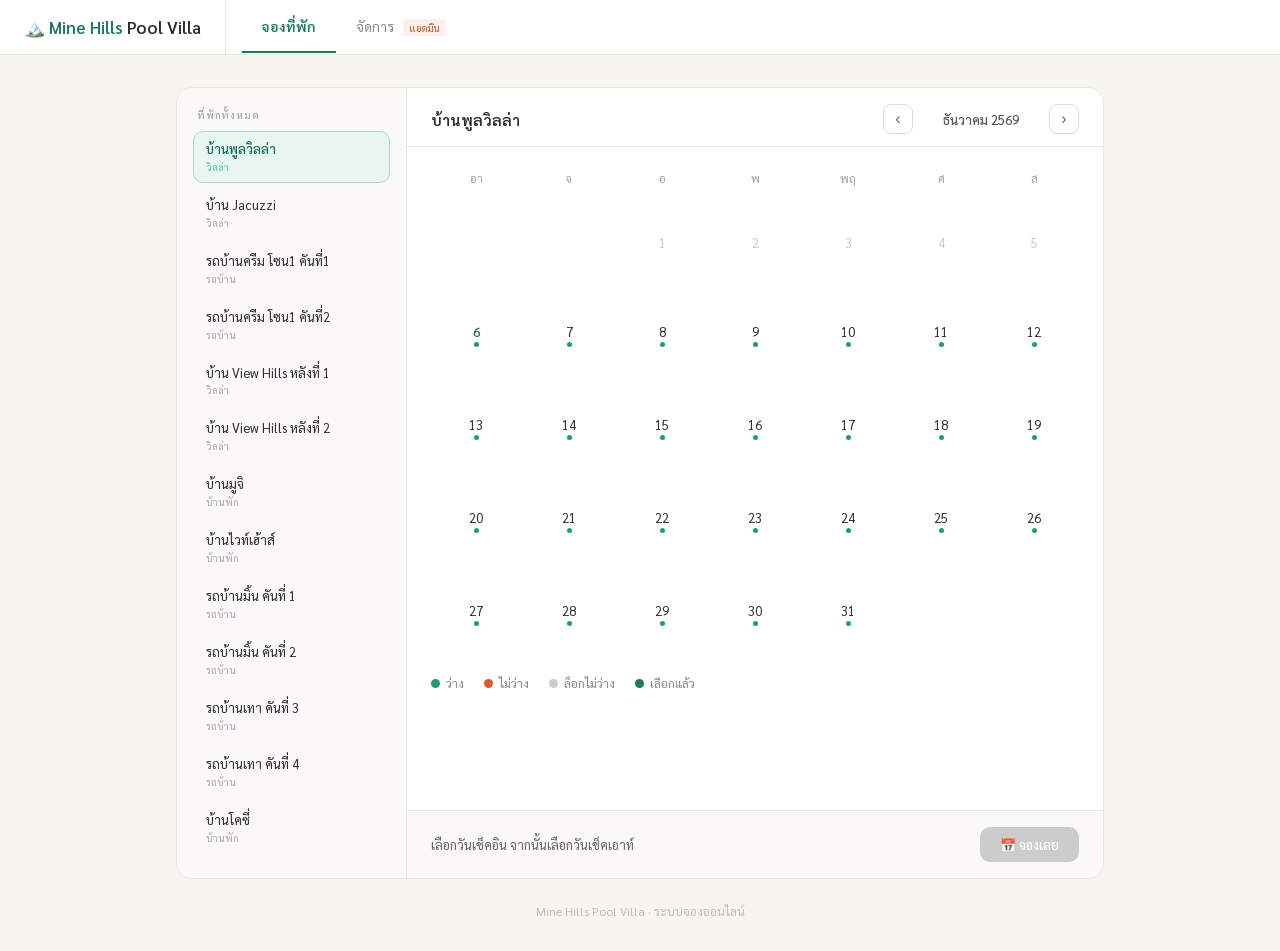
==== ตารางการจองที่พัก.html @ 182405e3 "Add files via upload" ====
<!DOCTYPE html>
<html lang="th">
<head>
<meta charset="UTF-8">
<meta name="viewport" content="width=device-width, initial-scale=1.0">
<title>Mine Hills Pool Villa — ระบบจองที่พัก</title>
<link href="https://fonts.googleapis.com/css2?family=Sarabun:wght@400;500;600&display=swap" rel="stylesheet">
<style>
*,*::before,*::after{box-sizing:border-box;margin:0;padding:0;}
body{font-family:'Sarabun',sans-serif;background:#f7f5f0;color:#2c2c2a;min-height:100vh;}

/* NAV */
.top-nav{background:#fff;border-bottom:1px solid #e8e6e0;padding:0 1.5rem;display:flex;align-items:center;gap:0;}
.nav-logo{font-size:17px;font-weight:600;color:#2c2c2a;padding:1rem 1.5rem 1rem 0;border-right:1px solid #e8e6e0;margin-right:1rem;}
.nav-logo span{color:#1a7a5e;}
.nav-tab{padding:1rem 1.25rem;font-size:14px;color:#888;cursor:pointer;border-bottom:2px solid transparent;transition:all 0.15s;background:none;border-top:none;border-left:none;border-right:none;font-family:'Sarabun',sans-serif;}
.nav-tab:hover{color:#2c2c2a;}
.nav-tab.active{color:#1a7a5e;font-weight:600;border-bottom-color:#1a7a5e;}
.admin-badge{font-size:10px;background:#fdf0eb;color:#c0693a;border-radius:4px;padding:2px 6px;margin-left:6px;font-weight:500;}

.page{display:none;}
.page.active{display:block;}

/* SHARED LAYOUT */
.container{max-width:960px;margin:2rem auto;padding:0 1rem;}
.card{background:#fff;border-radius:16px;border:1px solid #e8e6e0;overflow:hidden;}
.layout{display:grid;grid-template-columns:230px 1fr;min-height:520px;}
.sidebar{border-right:1px solid #e8e6e0;padding:1.25rem 1rem;overflow-y:auto;background:#faf9f7;}
.sidebar-title{font-size:10px;font-weight:600;color:#aaa;text-transform:uppercase;letter-spacing:0.08em;margin-bottom:10px;padding:0 4px;}
.room-item{padding:9px 12px;border-radius:10px;cursor:pointer;border:1px solid transparent;margin-bottom:4px;transition:all 0.12s;background:none;width:100%;text-align:left;font-family:'Sarabun',sans-serif;}
.room-item:hover{background:#f0f0ec;}
.room-item.active{background:#e8f5f0;border-color:#a8d8c8;}
.room-name{font-size:13px;color:#2c2c2a;line-height:1.3;}
.room-item.active .room-name{color:#0f6e56;font-weight:500;}
.room-badge{font-size:10px;color:#aaa;margin-top:2px;}
.room-item.active .room-badge{color:#5dcaa5;}
.content{display:flex;flex-direction:column;}
.cal-header{padding:1rem 1.5rem 0.75rem;border-bottom:1px solid #e8e6e0;display:flex;align-items:center;gap:12px;}
.cal-room-name{font-size:15px;font-weight:600;color:#2c2c2a;flex:1;}
.month-nav{display:flex;align-items:center;gap:8px;}
.nav-btn{background:none;border:1px solid #e0ddd8;border-radius:8px;width:30px;height:30px;cursor:pointer;color:#666;font-size:16px;display:flex;align-items:center;justify-content:center;transition:background 0.1s;}
.nav-btn:hover{background:#f0f0ec;}
.month-label{font-size:13px;color:#555;min-width:120px;text-align:center;font-weight:500;}
.cal-body{padding:1.25rem 1.5rem;flex:1;}
.cal-grid{display:grid;grid-template-columns:repeat(7,1fr);gap:3px;}
.day-lbl{text-align:center;font-size:11px;color:#aaa;padding:4px 0 8px;font-weight:500;}
.day-cell{aspect-ratio:1;display:flex;flex-direction:column;align-items:center;justify-content:center;border-radius:8px;cursor:pointer;border:1px solid transparent;transition:all 0.1s;position:relative;}
.day-cell.empty,.day-cell.past{cursor:default;opacity:0.25;}
.day-cell.today .dnum{color:#1a7a5e;font-weight:600;}
.dnum{font-size:13px;color:#2c2c2a;}
.ddot{width:5px;height:5px;border-radius:50%;margin-top:2px;}
.legend{display:flex;gap:1.25rem;margin-top:1rem;flex-wrap:wrap;}
.leg{display:flex;align-items:center;gap:6px;font-size:12px;color:#888;}
.ldot{width:9px;height:9px;border-radius:50%;}
.footer{text-align:center;margin-top:1.5rem;margin-bottom:2rem;font-size:12px;color:#bbb;}

/* BOOKING PAGE */
.day-cell.b-avail:hover{border-color:#a8d8c8;background:#e8f5f0;}
.day-cell.b-booked{background:#fdf0eb;cursor:not-allowed;}
.day-cell.b-booked .dnum{color:#c0693a;}
.day-cell.b-closed{background:#f5f4f0;cursor:not-allowed;}
.day-cell.b-closed .dnum{color:#ccc;}
.day-cell.b-selected{background:#e8f5f0;border-color:#1a7a5e;}
.day-cell.b-selected .dnum{color:#0f6e56;font-weight:600;}
.day-cell.b-inrange{background:#f0faf6;}
.day-cell.b-inrange .dnum{color:#1a7a5e;}
.booking-bar{border-top:1px solid #e8e6e0;padding:1rem 1.5rem;display:flex;align-items:center;gap:1rem;flex-wrap:wrap;background:#faf9f7;}
.bdate{font-size:13px;color:#666;flex:1;min-width:200px;}
.bdate strong{color:#2c2c2a;}
.bnights{font-size:13px;color:#aaa;}
.book-btn{padding:9px 20px;background:#1a7a5e;color:#fff;border:none;border-radius:10px;font-size:13px;font-weight:500;cursor:pointer;white-space:nowrap;font-family:'Sarabun',sans-serif;transition:background 0.15s;}
.book-btn:hover{background:#0f6e56;}
.book-btn:disabled{background:#ccc;cursor:not-allowed;}

/* ADMIN PAGE */
.day-cell.a-avail:hover{border-color:#a8d8c8;background:#e8f5f0;}
.day-cell.a-booked{background:#fdf0eb;cursor:not-allowed;}
.day-cell.a-booked .dnum{color:#c0693a;}
.day-cell.a-closed{background:#f5f4f0;}
.day-cell.a-closed .dnum{color:#888;}
.action-bar{border-top:1px solid #e8e6e0;padding:0.75rem 1.5rem;display:flex;align-items:center;gap:10px;flex-wrap:wrap;background:#faf9f7;}
.hint{font-size:12px;color:#aaa;flex:1;min-width:120px;}
.mode-btn{padding:7px 14px;border-radius:8px;font-size:13px;cursor:pointer;border:1px solid #e0ddd8;background:none;color:#666;font-family:'Sarabun',sans-serif;transition:all 0.1s;}
.mode-btn:hover{background:#f0f0ec;}
.mode-btn.m-avail{background:#e8f5f0;border-color:#a8d8c8;color:#0f6e56;font-weight:500;}
.mode-btn.m-closed{background:#f5f4f0;border-color:#d0cdc7;color:#555;font-weight:500;}
.mode-btn.m-booked{background:#fdf0eb;border-color:#f5c4b3;color:#c0693a;font-weight:500;}
.mode-btn.m-clear{background:#eef7ff;border-color:#b8d8f0;color:#2d6f9f;font-weight:500;}
.save-btn{margin-left:auto;padding:8px 20px;background:#1a7a5e;color:#fff;border:none;border-radius:10px;font-size:13px;font-weight:500;cursor:pointer;font-family:'Sarabun',sans-serif;}
.save-btn:hover{background:#0f6e56;}

/* MODAL */
.modal-overlay{display:none;position:fixed;inset:0;background:rgba(0,0,0,0.4);align-items:center;justify-content:center;z-index:999;padding:1rem;}
.modal-overlay.show{display:flex;}
.modal{background:#fff;border-radius:16px;padding:1.75rem;width:100%;max-width:320px;box-shadow:0 20px 60px rgba(0,0,0,0.15);}
.modal h3{font-size:16px;font-weight:600;color:#2c2c2a;margin-bottom:1rem;}
.modal-info{font-size:13px;color:#555;background:#f7f5f0;border-radius:10px;padding:12px 14px;margin-bottom:1.25rem;line-height:2;}
.fg{margin-bottom:12px;}
.fl{font-size:12px;color:#888;margin-bottom:4px;display:block;}
.fi{width:100%;padding:9px 12px;border:1px solid #e0ddd8;border-radius:10px;background:#faf9f7;color:#2c2c2a;font-size:13px;font-family:'Sarabun',sans-serif;}
.fi:focus{outline:none;border-color:#1a7a5e;}
.mactions{display:flex;gap:10px;margin-top:1rem;}
.mbtn{flex:1;padding:10px;border-radius:10px;font-size:13px;cursor:pointer;font-family:'Sarabun',sans-serif;font-weight:500;}
.mbtn.cancel{background:none;border:1px solid #e0ddd8;color:#666;}
.mbtn.confirm{background:#1a7a5e;color:#fff;border:none;}
.success{text-align:center;padding:0.5rem 0;display:none;}
.sicon{font-size:48px;}
.stxt{font-size:16px;font-weight:600;color:#2c2c2a;margin-top:8px;}
.ssub{font-size:13px;color:#888;margin-top:6px;line-height:1.8;}

/* TOAST */
.toast{position:fixed;bottom:24px;right:24px;background:#1a7a5e;color:#fff;padding:10px 20px;border-radius:10px;font-size:13px;font-weight:500;opacity:0;transition:opacity 0.3s;pointer-events:none;z-index:9999;}
.toast.show{opacity:1;}

@media(max-width:640px){
  .layout{grid-template-columns:1fr;}
  .sidebar{border-right:none;border-bottom:1px solid #e8e6e0;max-height:180px;}
  .container{margin:1rem auto;}
}
</style>
</head>
<body>

<nav class="top-nav">
  <div class="nav-logo">🏔️ <span>Mine Hills</span> Pool Villa</div>
  <button class="nav-tab active" onclick="showPage('booking',this)">จองที่พัก</button>
  <button class="nav-tab" onclick="showPage('admin',this)">จัดการ <span class="admin-badge">แอดมิน</span></button>
</nav>

<!-- ===== BOOKING PAGE ===== -->
<div id="page-booking" class="page active">
  <div class="container">
    <div class="card">
      <div class="layout">
        <div class="sidebar">
          <div class="sidebar-title">ที่พักทั้งหมด</div>
          <div id="b-room-list"></div>
        </div>
        <div class="content">
          <div class="cal-header">
            <div class="cal-room-name" id="b-room-name">—</div>
            <div class="month-nav">
              <button class="nav-btn" onclick="bChangeMonth(-1)">‹</button>
              <div class="month-label" id="b-month-label"></div>
              <button class="nav-btn" onclick="bChangeMonth(1)">›</button>
            </div>
          </div>
          <div class="cal-body">
            <div class="cal-grid" id="b-cal-grid"></div>
            <div class="legend">
              <div class="leg"><div class="ldot" style="background:#1D9E75"></div>ว่าง</div>
              <div class="leg"><div class="ldot" style="background:#D85A30"></div>ไม่ว่าง</div>
              <div class="leg"><div class="ldot" style="background:#ccc"></div>ล็อกไม่ว่าง</div>
              <div class="leg"><div class="ldot" style="background:#1a7a5e"></div>เลือกแล้ว</div>
            </div>
          </div>
          <div class="booking-bar">
            <div class="bdate" id="b-date-info">เลือกวันเช็คอิน จากนั้นเลือกวันเช็คเอาท์</div>
            <div class="bnights" id="b-nights"></div>
            <button class="book-btn" id="b-book-btn" disabled onclick="openModal()">📅 จองเลย</button>
          </div>
        </div>
      </div>
    </div>
    <div class="footer">Mine Hills Pool Villa · ระบบจองออนไลน์</div>
  </div>
</div>

<!-- ===== ADMIN PAGE ===== -->
<div id="page-admin" class="page">
  <div class="container">
    <div class="card">
      <div class="layout">
        <div class="sidebar">
          <div class="sidebar-title">ที่พัก</div>
          <div id="a-room-list"></div>
        </div>
        <div class="content">
          <div class="cal-header">
            <div class="cal-room-name" id="a-room-name">—</div>
            <div class="month-nav">
              <button class="nav-btn" onclick="aChangeMonth(-1)">‹</button>
              <div class="month-label" id="a-month-label"></div>
              <button class="nav-btn" onclick="aChangeMonth(1)">›</button>
            </div>
          </div>
          <div class="cal-body">
            <div class="cal-grid" id="a-cal-grid"></div>
            <div class="legend">
              <div class="leg"><div class="ldot" style="background:#1D9E75"></div>ว่าง</div>
              <div class="leg"><div class="ldot" style="background:#D85A30"></div>จองแล้ว</div>
              <div class="leg"><div class="ldot" style="background:#B4B2A9"></div>ล็อกไม่ว่าง</div>
            </div>
          </div>
          <div class="action-bar">
            <div class="hint">เลือกโหมด → คลิกวันที่ต้องการล็อก/ปลดล็อก</div>
            <button class="mode-btn m-avail" id="a-btn-avail" onclick="aSetMode('avail')">✅ ตั้งเป็นว่าง</button>
            <button class="mode-btn" id="a-btn-closed" onclick="aSetMode('closed')">🔒 ล็อกไม่ว่าง</button>
            <button class="mode-btn" id="a-btn-booked" onclick="aSetMode('booked')">📌 มีการจองแล้ว</button>
            <button class="mode-btn" id="a-btn-clear" onclick="aSetMode('clear')">🔓 ปลดล็อกเป็นว่าง</button>
            <button class="mode-btn" onclick="aUnlockMonth()">🔓 ปลดล็อกทั้งเดือน</button>
            <button class="save-btn" onclick="aSave()">💾 บันทึก</button>
          </div>
        </div>
      </div>
    </div>
    <div class="footer">Mine Hills Pool Villa · หน้าจัดการแอดมิน</div>
  </div>
</div>

<!-- MODAL -->
<div class="modal-overlay" id="modal">
  <div class="modal">
    <div id="modal-form">
      <h3>ข้อมูลผู้จอง</h3>
      <div class="modal-info" id="modal-info"></div>
      <div class="fg"><label class="fl">ชื่อ-นามสกุล</label><input class="fi" id="g-name" placeholder="เช่น สมชาย ใจดี"></div>
      <div class="fg"><label class="fl">เบอร์โทรศัพท์</label><input class="fi" id="g-tel" type="tel" placeholder="0812345678"></div>
      <div class="fg"><label class="fl">หมายเหตุ (ถ้ามี)</label><input class="fi" id="g-note" placeholder="ต้องการอะไรเพิ่มเติม"></div>
      <div class="mactions">
        <button class="mbtn cancel" onclick="closeModal()">ยกเลิก</button>
        <button class="mbtn confirm" onclick="confirmBook()">ยืนยันการจอง</button>
      </div>
    </div>
    <div class="success" id="modal-success">
      <div class="sicon">✅</div>
      <div class="stxt">จองสำเร็จ!</div>
      <div class="ssub" id="success-detail"></div>
      <button class="mbtn confirm" style="margin-top:16px;width:100%" onclick="closeModal()">ปิด</button>
    </div>
  </div>
</div>

<div class="toast" id="toast">💾 บันทึกสำเร็จแล้ว!</div>

<script>
const MONTHS=['มกราคม','กุมภาพันธ์','มีนาคม','เมษายน','พฤษภาคม','มิถุนายน','กรกฎาคม','สิงหาคม','กันยายน','ตุลาคม','พฤศจิกายน','ธันวาคม'];
const DAYS=['อา','จ','อ','พ','พฤ','ศ','ส'];

const rooms=[
  {name:'บ้านพูลวิลล่า',type:'วิลล่า'},
  {name:'บ้าน Jacuzzi',type:'วิลล่า'},
  {name:'รถบ้านครีม โซน1 คันที่1',type:'รถบ้าน'},
  {name:'รถบ้านครีม โซน1 คันที่2',type:'รถบ้าน'},
  {name:'บ้าน View Hills หลังที่ 1',type:'วิลล่า'},
  {name:'บ้าน View Hills หลังที่ 2',type:'วิลล่า'},
  {name:'บ้านมูจิ',type:'บ้านพัก'},
  {name:'บ้านไวท์เฮ้าส์',type:'บ้านพัก'},
  {name:'รถบ้านมิ้น คันที่ 1',type:'รถบ้าน'},
  {name:'รถบ้านมิ้น คันที่ 2',type:'รถบ้าน'},
  {name:'รถบ้านเทา คันที่ 3',type:'รถบ้าน'},
  {name:'รถบ้านเทา คันที่ 4',type:'รถบ้าน'},
  {name:'บ้านโคซี่',type:'บ้านพัก'},
];

const today=new Date();

// ===== SHARED STATE =====
// availability[roomIdx]["YYYY-MM-DD"] = "avail"|"closed"|"booked"
const availability={};
rooms.forEach((_,i)=>{availability[i]={};});

// ทุกวันเริ่มต้นเป็น "ว่าง" ทั้งหมด
// ระบบจะบันทึกวันที่ล็อก/จองไว้ในเครื่องด้วย localStorage
const STORAGE_KEY='minehills_availability_v2';

function loadAvailability(){
  const saved=localStorage.getItem(STORAGE_KEY);
  if(!saved) return;
  try{
    const data=JSON.parse(saved);
    rooms.forEach((_,i)=>{ availability[i]=data[i]||{}; });
  }catch(e){
    console.warn('โหลดข้อมูลเก่าไม่ได้',e);
  }
}
function saveAvailability(){
  localStorage.setItem(STORAGE_KEY,JSON.stringify(availability));
}
loadAvailability();

function dateKey(y,m,d){return y+'-'+String(m+1).padStart(2,'0')+'-'+String(d).padStart(2,'0');}
function fmtDate(d){if(!d)return'—';return d.getDate()+' '+MONTHS[d.getMonth()].slice(0,3)+' '+(d.getFullYear()+543);}
function isPast(date){return new Date(date.getFullYear(),date.getMonth(),date.getDate())<new Date(today.getFullYear(),today.getMonth(),today.getDate());}

// ===== PAGE SWITCH =====
function showPage(name,btn){
  document.querySelectorAll('.page').forEach(p=>p.classList.remove('active'));
  document.querySelectorAll('.nav-tab').forEach(b=>b.classList.remove('active'));
  document.getElementById('page-'+name).classList.add('active');
  btn.classList.add('active');
}

// ===== BOOKING =====
let bRoom=0,bYear=today.getFullYear(),bMonth=today.getMonth(),checkIn=null,checkOut=null,bStep=0;

function bRenderRooms(){
  const list=document.getElementById('b-room-list');
  list.innerHTML='';
  rooms.forEach((r,i)=>{
    const el=document.createElement('button');
    el.className='room-item'+(i===bRoom?' active':'');
    el.innerHTML='<div class="room-name">'+r.name+'</div><div class="room-badge">'+r.type+'</div>';
    el.onclick=()=>{bRoom=i;checkIn=null;checkOut=null;bStep=0;bRenderRooms();bRenderCal();bUpdateBar();};
    list.appendChild(el);
  });
}

function bRenderCal(){
  document.getElementById('b-room-name').textContent=rooms[bRoom].name;
  document.getElementById('b-month-label').textContent=MONTHS[bMonth]+' '+(bYear+543);
  const grid=document.getElementById('b-cal-grid');
  grid.innerHTML='';
  DAYS.forEach(d=>{const e=document.createElement('div');e.className='day-lbl';e.textContent=d;grid.appendChild(e);});
  const first=new Date(bYear,bMonth,1).getDay();
  const total=new Date(bYear,bMonth+1,0).getDate();
  for(let i=0;i<first;i++){const e=document.createElement('div');e.className='day-cell empty';grid.appendChild(e);}
  for(let d=1;d<=total;d++){
    const date=new Date(bYear,bMonth,d);
    const key=dateKey(bYear,bMonth,d);
    const st=availability[bRoom][key]||'avail';
    const el=document.createElement('div');el.className='day-cell';
    const dn=document.createElement('div');dn.className='dnum';dn.textContent=d;el.appendChild(dn);
    if(isPast(date)){el.classList.add('past');}
    else if(st==='booked'){el.classList.add('b-booked');const dot=document.createElement('div');dot.className='ddot';dot.style.background='#D85A30';el.appendChild(dot);}
    else if(st==='closed'){el.classList.add('b-closed');const dot=document.createElement('div');dot.className='ddot';dot.style.background='#ccc';el.appendChild(dot);}
    else{
      el.classList.add('b-avail');
      const dot=document.createElement('div');dot.className='ddot';dot.style.background='#1D9E75';el.appendChild(dot);
      if(checkIn&&date.toDateString()===checkIn.toDateString())el.classList.add('b-selected');
      if(checkOut&&date.toDateString()===checkOut.toDateString())el.classList.add('b-selected');
      if(checkIn&&checkOut&&date>checkIn&&date<checkOut)el.classList.add('b-inrange');
      el.onclick=()=>bPick(date);
    }
    if(date.toDateString()===today.toDateString())el.classList.add('today');
    grid.appendChild(el);
  }
}

function bPick(date){
  if(bStep===0||(checkIn&&date<=checkIn)){checkIn=date;checkOut=null;bStep=1;}
  else{checkOut=date;bStep=0;}
  bUpdateBar();bRenderCal();
}

function bUpdateBar(){
  const info=document.getElementById('b-date-info');
  const nights=document.getElementById('b-nights');
  const btn=document.getElementById('b-book-btn');
  if(!checkIn){info.innerHTML='เลือกวันเช็คอิน จากนั้นเลือกวันเช็คเอาท์';nights.textContent='';btn.disabled=true;return;}
  if(!checkOut){info.innerHTML='<strong>เช็คอิน:</strong> '+fmtDate(checkIn)+' → เลือกวันเช็คเอาท์';nights.textContent='';btn.disabled=true;return;}
  const n=Math.round((checkOut-checkIn)/86400000);
  info.innerHTML='<strong>'+fmtDate(checkIn)+'</strong> → <strong>'+fmtDate(checkOut)+'</strong>';
  nights.textContent=n+' คืน';
  btn.disabled=false;
}

function bChangeMonth(d){
  bMonth+=d;
  if(bMonth>11){bMonth=0;bYear++;}
  if(bMonth<0){bMonth=11;bYear--;}
  bRenderCal();
}

// ===== ADMIN =====
let aRoom=0,aYear=today.getFullYear(),aMonth=today.getMonth(),aMode='avail';

function aRenderRooms(){
  const list=document.getElementById('a-room-list');
  list.innerHTML='';
  rooms.forEach((r,i)=>{
    const el=document.createElement('button');
    el.className='room-item'+(i===aRoom?' active':'');
    el.innerHTML='<div class="room-name">'+r.name+'</div><div class="room-badge">'+r.type+'</div>';
    el.onclick=()=>{aRoom=i;aRenderRooms();aRenderCal();};
    list.appendChild(el);
  });
}

function aRenderCal(){
  document.getElementById('a-room-name').textContent=rooms[aRoom].name;
  document.getElementById('a-month-label').textContent=MONTHS[aMonth]+' '+(aYear+543);
  const grid=document.getElementById('a-cal-grid');
  grid.innerHTML='';
  DAYS.forEach(d=>{const e=document.createElement('div');e.className='day-lbl';e.textContent=d;grid.appendChild(e);});
  const first=new Date(aYear,aMonth,1).getDay();
  const total=new Date(aYear,aMonth+1,0).getDate();
  for(let i=0;i<first;i++){const e=document.createElement('div');e.className='day-cell empty';grid.appendChild(e);}
  for(let d=1;d<=total;d++){
    const date=new Date(aYear,aMonth,d);
    const key=dateKey(aYear,aMonth,d);
    const st=availability[aRoom][key]||'avail';
    const el=document.createElement('div');el.className='day-cell';
    const dn=document.createElement('div');dn.className='dnum';dn.textContent=d;el.appendChild(dn);
    const dot=document.createElement('div');dot.className='ddot';
    if(isPast(date)){el.classList.add('past');}
    else if(st==='booked'){el.classList.add('a-booked');dot.style.background='#D85A30';el.appendChild(dot);}
    else if(st==='closed'){el.classList.add('a-closed');dot.style.background='#B4B2A9';el.appendChild(dot);}
    else{el.classList.add('a-avail');dot.style.background='#1D9E75';el.appendChild(dot);}
    if(date.toDateString()===today.toDateString())el.classList.add('today');
    if(!isPast(date)){
      el.onclick=()=>{
        const k=dateKey(aYear,aMonth,d);
        if(aMode==='clear'||aMode==='avail'){delete availability[aRoom][k];}
        else{availability[aRoom][k]=aMode;}
        saveAvailability();
        aRenderCal();
        bRenderCal();
      };
    }
    grid.appendChild(el);
  }
}

function aSetMode(m){
  aMode=m;
  ['avail','closed','booked','clear'].forEach(x=>{
    const b=document.getElementById('a-btn-'+x);
    b.className='mode-btn'+(m===x?' m-'+x:'');
  });
}

function aChangeMonth(d){
  aMonth+=d;
  if(aMonth>11){aMonth=0;aYear++;}
  if(aMonth<0){aMonth=11;aYear--;}
  aRenderCal();
}

function aUnlockMonth(){
  if(!confirm('ปลดล็อกวันไม่ว่าง/มีการจองแล้วทั้งหมดของ '+rooms[aRoom].name+' ในเดือนนี้ใช่ไหม?')) return;
  const total=new Date(aYear,aMonth+1,0).getDate();
  for(let d=1;d<=total;d++){
    const k=dateKey(aYear,aMonth,d);
    if(availability[aRoom][k]==='closed'||availability[aRoom][k]==='booked') delete availability[aRoom][k];
  }
  saveAvailability();
  aRenderCal();
  bRenderCal();
  const t=document.getElementById('toast');
  t.textContent='🔓 ปลดล็อกวันไม่ว่าง/จองแล้วทั้งเดือนแล้ว';
  t.classList.add('show');
  setTimeout(()=>{t.classList.remove('show');t.textContent='💾 บันทึกสำเร็จแล้ว!';},2500);
}

function aSave(){
  saveAvailability();
  const t=document.getElementById('toast');
  t.classList.add('show');
  setTimeout(()=>t.classList.remove('show'),2500);
}

// ===== MODAL =====
function openModal(){
  const n=Math.round((checkOut-checkIn)/86400000);
  document.getElementById('modal-info').innerHTML='🏠 '+rooms[bRoom].name+'<br>📅 '+fmtDate(checkIn)+' – '+fmtDate(checkOut)+'<br>🌙 '+n+' คืน';
  document.getElementById('modal').classList.add('show');
}
function closeModal(){
  document.getElementById('modal').classList.remove('show');
  document.getElementById('modal-form').style.display='block';
  document.getElementById('modal-success').style.display='none';
  document.getElementById('g-name').value='';
  document.getElementById('g-tel').value='';
  document.getElementById('g-note').value='';
}
function confirmBook(){
  const name=document.getElementById('g-name').value.trim();
  const tel=document.getElementById('g-tel').value.trim();
  if(!name||!tel){alert('กรุณากรอกชื่อและเบอร์โทรศัพท์');return;}
  const n=Math.round((checkOut-checkIn)/86400000);
  // mark as booked
  for(let i=0;i<n;i++){
    const d=new Date(checkIn);d.setDate(d.getDate()+i);
    const k=d.toISOString().slice(0,10);
    availability[bRoom][k]='booked';
  }
  saveAvailability();
  aRenderCal();
  document.getElementById('success-detail').innerHTML=rooms[bRoom].name+'<br>'+fmtDate(checkIn)+' – '+fmtDate(checkOut)+' · '+n+' คืน<br>ผู้จอง: '+name+'<br>โทร: '+tel;
  document.getElementById('modal-form').style.display='none';
  document.getElementById('modal-success').style.display='block';
  checkIn=null;checkOut=null;bStep=0;
  bRenderCal();bUpdateBar();
}

// INIT
bRenderRooms();bRenderCal();bUpdateBar();
aRenderRooms();aRenderCal();aSetMode('avail');
</script>
</body>
</html>
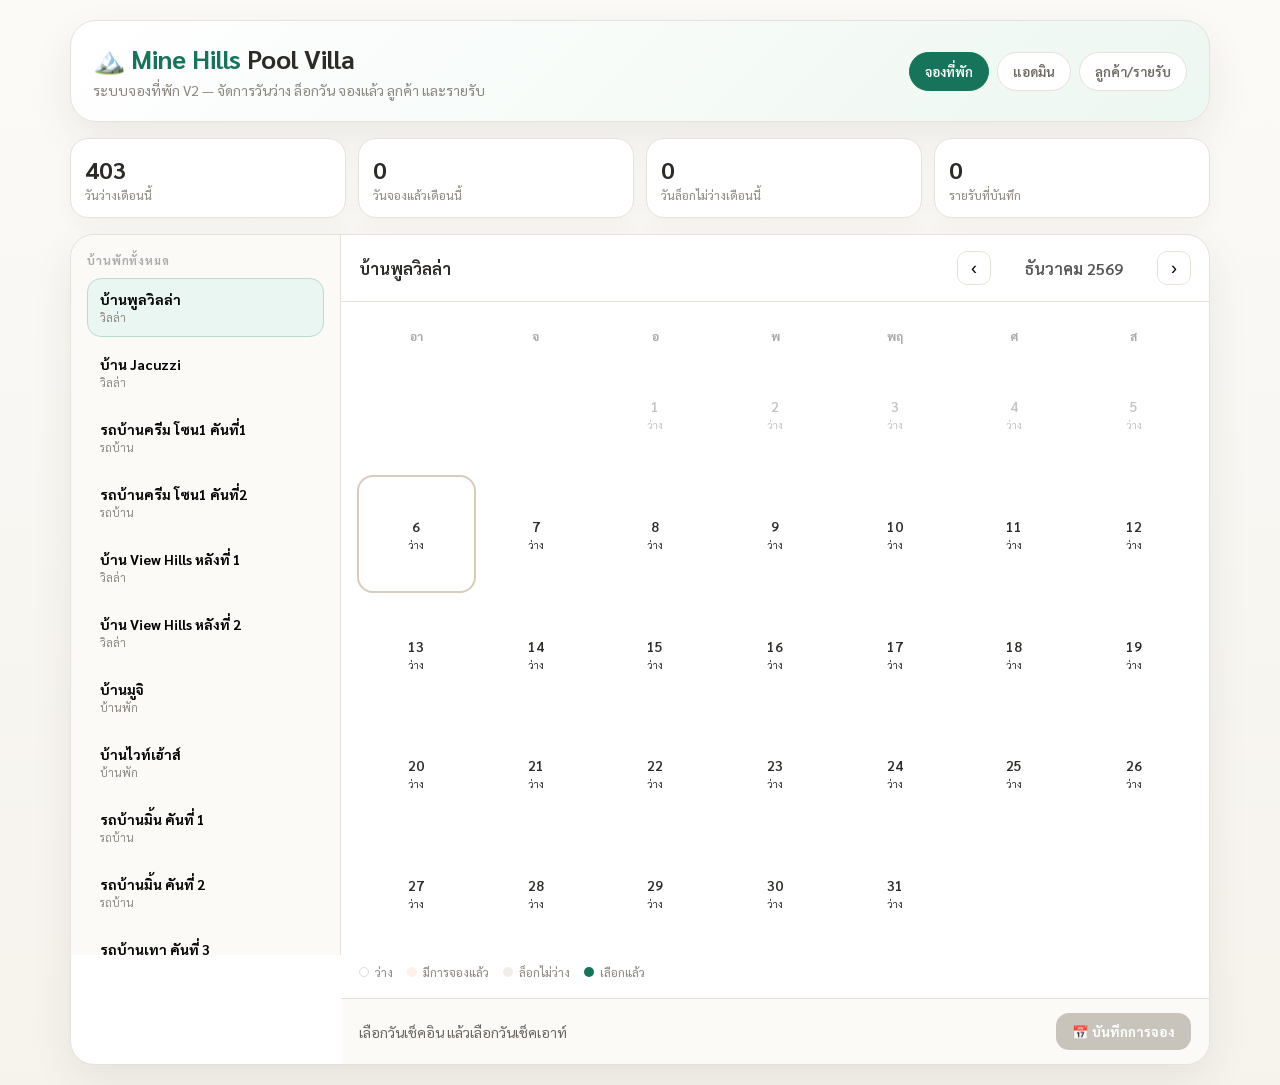
==== commit a90924c1: "ตารางบ้าน.html" ====
--- a/ตารางการจองที่พัก.html
+++ b/ตารางการจองที่พัก.html
@@ -1,492 +1,58 @@
 <!DOCTYPE html>
 <html lang="th">
 <head>
-<meta charset="UTF-8">
-<meta name="viewport" content="width=device-width, initial-scale=1.0">
-<title>Mine Hills Pool Villa — ระบบจองที่พัก</title>
-<link href="https://fonts.googleapis.com/css2?family=Sarabun:wght@400;500;600&display=swap" rel="stylesheet">
+<meta charset="UTF-8" />
+<meta name="viewport" content="width=device-width, initial-scale=1.0" />
+<title>Mine Hills Pool Villa — Booking System V2</title>
+<link rel="preconnect" href="https://fonts.googleapis.com">
+<link rel="preconnect" href="https://fonts.gstatic.com" crossorigin>
+<link href="https://fonts.googleapis.com/css2?family=Sarabun:wght@400;500;600;700&display=swap" rel="stylesheet">
 <style>
-*,*::before,*::after{box-sizing:border-box;margin:0;padding:0;}
-body{font-family:'Sarabun',sans-serif;background:#f7f5f0;color:#2c2c2a;min-height:100vh;}
-
-/* NAV */
-.top-nav{background:#fff;border-bottom:1px solid #e8e6e0;padding:0 1.5rem;display:flex;align-items:center;gap:0;}
-.nav-logo{font-size:17px;font-weight:600;color:#2c2c2a;padding:1rem 1.5rem 1rem 0;border-right:1px solid #e8e6e0;margin-right:1rem;}
-.nav-logo span{color:#1a7a5e;}
-.nav-tab{padding:1rem 1.25rem;font-size:14px;color:#888;cursor:pointer;border-bottom:2px solid transparent;transition:all 0.15s;background:none;border-top:none;border-left:none;border-right:none;font-family:'Sarabun',sans-serif;}
-.nav-tab:hover{color:#2c2c2a;}
-.nav-tab.active{color:#1a7a5e;font-weight:600;border-bottom-color:#1a7a5e;}
-.admin-badge{font-size:10px;background:#fdf0eb;color:#c0693a;border-radius:4px;padding:2px 6px;margin-left:6px;font-weight:500;}
-
-.page{display:none;}
-.page.active{display:block;}
-
-/* SHARED LAYOUT */
-.container{max-width:960px;margin:2rem auto;padding:0 1rem;}
-.card{background:#fff;border-radius:16px;border:1px solid #e8e6e0;overflow:hidden;}
-.layout{display:grid;grid-template-columns:230px 1fr;min-height:520px;}
-.sidebar{border-right:1px solid #e8e6e0;padding:1.25rem 1rem;overflow-y:auto;background:#faf9f7;}
-.sidebar-title{font-size:10px;font-weight:600;color:#aaa;text-transform:uppercase;letter-spacing:0.08em;margin-bottom:10px;padding:0 4px;}
-.room-item{padding:9px 12px;border-radius:10px;cursor:pointer;border:1px solid transparent;margin-bottom:4px;transition:all 0.12s;background:none;width:100%;text-align:left;font-family:'Sarabun',sans-serif;}
-.room-item:hover{background:#f0f0ec;}
-.room-item.active{background:#e8f5f0;border-color:#a8d8c8;}
-.room-name{font-size:13px;color:#2c2c2a;line-height:1.3;}
-.room-item.active .room-name{color:#0f6e56;font-weight:500;}
-.room-badge{font-size:10px;color:#aaa;margin-top:2px;}
-.room-item.active .room-badge{color:#5dcaa5;}
-.content{display:flex;flex-direction:column;}
-.cal-header{padding:1rem 1.5rem 0.75rem;border-bottom:1px solid #e8e6e0;display:flex;align-items:center;gap:12px;}
-.cal-room-name{font-size:15px;font-weight:600;color:#2c2c2a;flex:1;}
-.month-nav{display:flex;align-items:center;gap:8px;}
-.nav-btn{background:none;border:1px solid #e0ddd8;border-radius:8px;width:30px;height:30px;cursor:pointer;color:#666;font-size:16px;display:flex;align-items:center;justify-content:center;transition:background 0.1s;}
-.nav-btn:hover{background:#f0f0ec;}
-.month-label{font-size:13px;color:#555;min-width:120px;text-align:center;font-weight:500;}
-.cal-body{padding:1.25rem 1.5rem;flex:1;}
-.cal-grid{display:grid;grid-template-columns:repeat(7,1fr);gap:3px;}
-.day-lbl{text-align:center;font-size:11px;color:#aaa;padding:4px 0 8px;font-weight:500;}
-.day-cell{aspect-ratio:1;display:flex;flex-direction:column;align-items:center;justify-content:center;border-radius:8px;cursor:pointer;border:1px solid transparent;transition:all 0.1s;position:relative;}
-.day-cell.empty,.day-cell.past{cursor:default;opacity:0.25;}
-.day-cell.today .dnum{color:#1a7a5e;font-weight:600;}
-.dnum{font-size:13px;color:#2c2c2a;}
-.ddot{width:5px;height:5px;border-radius:50%;margin-top:2px;}
-.legend{display:flex;gap:1.25rem;margin-top:1rem;flex-wrap:wrap;}
-.leg{display:flex;align-items:center;gap:6px;font-size:12px;color:#888;}
-.ldot{width:9px;height:9px;border-radius:50%;}
-.footer{text-align:center;margin-top:1.5rem;margin-bottom:2rem;font-size:12px;color:#bbb;}
-
-/* BOOKING PAGE */
-.day-cell.b-avail:hover{border-color:#a8d8c8;background:#e8f5f0;}
-.day-cell.b-booked{background:#fdf0eb;cursor:not-allowed;}
-.day-cell.b-booked .dnum{color:#c0693a;}
-.day-cell.b-closed{background:#f5f4f0;cursor:not-allowed;}
-.day-cell.b-closed .dnum{color:#ccc;}
-.day-cell.b-selected{background:#e8f5f0;border-color:#1a7a5e;}
-.day-cell.b-selected .dnum{color:#0f6e56;font-weight:600;}
-.day-cell.b-inrange{background:#f0faf6;}
-.day-cell.b-inrange .dnum{color:#1a7a5e;}
-.booking-bar{border-top:1px solid #e8e6e0;padding:1rem 1.5rem;display:flex;align-items:center;gap:1rem;flex-wrap:wrap;background:#faf9f7;}
-.bdate{font-size:13px;color:#666;flex:1;min-width:200px;}
-.bdate strong{color:#2c2c2a;}
-.bnights{font-size:13px;color:#aaa;}
-.book-btn{padding:9px 20px;background:#1a7a5e;color:#fff;border:none;border-radius:10px;font-size:13px;font-weight:500;cursor:pointer;white-space:nowrap;font-family:'Sarabun',sans-serif;transition:background 0.15s;}
-.book-btn:hover{background:#0f6e56;}
-.book-btn:disabled{background:#ccc;cursor:not-allowed;}
-
-/* ADMIN PAGE */
-.day-cell.a-avail:hover{border-color:#a8d8c8;background:#e8f5f0;}
-.day-cell.a-booked{background:#fdf0eb;cursor:not-allowed;}
-.day-cell.a-booked .dnum{color:#c0693a;}
-.day-cell.a-closed{background:#f5f4f0;}
-.day-cell.a-closed .dnum{color:#888;}
-.action-bar{border-top:1px solid #e8e6e0;padding:0.75rem 1.5rem;display:flex;align-items:center;gap:10px;flex-wrap:wrap;background:#faf9f7;}
-.hint{font-size:12px;color:#aaa;flex:1;min-width:120px;}
-.mode-btn{padding:7px 14px;border-radius:8px;font-size:13px;cursor:pointer;border:1px solid #e0ddd8;background:none;color:#666;font-family:'Sarabun',sans-serif;transition:all 0.1s;}
-.mode-btn:hover{background:#f0f0ec;}
-.mode-btn.m-avail{background:#e8f5f0;border-color:#a8d8c8;color:#0f6e56;font-weight:500;}
-.mode-btn.m-closed{background:#f5f4f0;border-color:#d0cdc7;color:#555;font-weight:500;}
-.mode-btn.m-booked{background:#fdf0eb;border-color:#f5c4b3;color:#c0693a;font-weight:500;}
-.mode-btn.m-clear{background:#eef7ff;border-color:#b8d8f0;color:#2d6f9f;font-weight:500;}
-.save-btn{margin-left:auto;padding:8px 20px;background:#1a7a5e;color:#fff;border:none;border-radius:10px;font-size:13px;font-weight:500;cursor:pointer;font-family:'Sarabun',sans-serif;}
-.save-btn:hover{background:#0f6e56;}
-
-/* MODAL */
-.modal-overlay{display:none;position:fixed;inset:0;background:rgba(0,0,0,0.4);align-items:center;justify-content:center;z-index:999;padding:1rem;}
-.modal-overlay.show{display:flex;}
-.modal{background:#fff;border-radius:16px;padding:1.75rem;width:100%;max-width:320px;box-shadow:0 20px 60px rgba(0,0,0,0.15);}
-.modal h3{font-size:16px;font-weight:600;color:#2c2c2a;margin-bottom:1rem;}
-.modal-info{font-size:13px;color:#555;background:#f7f5f0;border-radius:10px;padding:12px 14px;margin-bottom:1.25rem;line-height:2;}
-.fg{margin-bottom:12px;}
-.fl{font-size:12px;color:#888;margin-bottom:4px;display:block;}
-.fi{width:100%;padding:9px 12px;border:1px solid #e0ddd8;border-radius:10px;background:#faf9f7;color:#2c2c2a;font-size:13px;font-family:'Sarabun',sans-serif;}
-.fi:focus{outline:none;border-color:#1a7a5e;}
-.mactions{display:flex;gap:10px;margin-top:1rem;}
-.mbtn{flex:1;padding:10px;border-radius:10px;font-size:13px;cursor:pointer;font-family:'Sarabun',sans-serif;font-weight:500;}
-.mbtn.cancel{background:none;border:1px solid #e0ddd8;color:#666;}
-.mbtn.confirm{background:#1a7a5e;color:#fff;border:none;}
-.success{text-align:center;padding:0.5rem 0;display:none;}
-.sicon{font-size:48px;}
-.stxt{font-size:16px;font-weight:600;color:#2c2c2a;margin-top:8px;}
-.ssub{font-size:13px;color:#888;margin-top:6px;line-height:1.8;}
-
-/* TOAST */
-.toast{position:fixed;bottom:24px;right:24px;background:#1a7a5e;color:#fff;padding:10px 20px;border-radius:10px;font-size:13px;font-weight:500;opacity:0;transition:opacity 0.3s;pointer-events:none;z-index:9999;}
-.toast.show{opacity:1;}
-
-@media(max-width:640px){
-  .layout{grid-template-columns:1fr;}
-  .sidebar{border-right:none;border-bottom:1px solid #e8e6e0;max-height:180px;}
-  .container{margin:1rem auto;}
-}
+:root{--bg:#f6f3ed;--card:#fff;--ink:#2d2b27;--muted:#8a867f;--line:#e7e1d8;--green:#16745b;--green2:#e9f6f1;--orange:#c96b3b;--orange2:#fff0e8;--gray:#aaa49a;--gray2:#f0eee9;--blue:#2d6f9f;--blue2:#edf7ff;--shadow:0 16px 40px rgba(51,42,31,.08)}
+*{box-sizing:border-box;margin:0;padding:0}body{font-family:'Sarabun',sans-serif;background:linear-gradient(180deg,#fbfaf7,var(--bg));color:var(--ink);min-height:100vh}.app{max-width:1180px;margin:auto;padding:20px}.hero{background:linear-gradient(135deg,#fff,#edf7f1);border:1px solid var(--line);border-radius:26px;padding:22px;box-shadow:var(--shadow);display:flex;gap:18px;align-items:center;justify-content:space-between;flex-wrap:wrap}.brand h1{font-size:26px;line-height:1.2}.brand h1 span{color:var(--green)}.brand p{color:var(--muted);font-size:14px;margin-top:7px}.tabs{display:flex;gap:8px;flex-wrap:wrap}.tab{border:1px solid var(--line);background:#fff;color:#6d6860;border-radius:999px;padding:10px 15px;font-family:inherit;cursor:pointer;font-weight:600}.tab.active{background:var(--green);color:#fff;border-color:var(--green)}.stats{display:grid;grid-template-columns:repeat(4,1fr);gap:12px;margin:16px 0}.stat{background:var(--card);border:1px solid var(--line);border-radius:18px;padding:14px;box-shadow:0 8px 20px rgba(51,42,31,.04)}.stat b{font-size:24px}.stat p{font-size:12px;color:var(--muted);margin-top:2px}.panel{display:none}.panel.active{display:block}.card{background:var(--card);border:1px solid var(--line);border-radius:24px;box-shadow:var(--shadow);overflow:hidden}.booking-layout{display:grid;grid-template-columns:270px 1fr}.side{background:#fbfaf7;border-right:1px solid var(--line);padding:16px;max-height:720px;overflow:auto}.side-title{font-size:11px;color:#aaa;text-transform:uppercase;letter-spacing:.08em;font-weight:700;margin:2px 0 10px}.room{width:100%;text-align:left;background:transparent;border:1px solid transparent;border-radius:14px;padding:11px 12px;font-family:inherit;cursor:pointer;margin-bottom:6px}.room:hover{background:#f0eee9}.room.active{background:var(--green2);border-color:#b7ddcf}.room strong{font-size:14px}.room span{display:block;color:var(--muted);font-size:11px;margin-top:2px}.main{min-width:0}.bar{padding:16px 18px;border-bottom:1px solid var(--line);display:flex;gap:12px;align-items:center;justify-content:space-between;flex-wrap:wrap}.room-title{font-weight:700}.month-nav{display:flex;align-items:center;gap:8px}.nav{width:34px;height:34px;border-radius:10px;border:1px solid var(--line);background:#fff;cursor:pointer;font-size:18px}.month{min-width:150px;text-align:center;font-weight:600;color:#555}.cal-wrap{padding:18px}.cal{display:grid;grid-template-columns:repeat(7,1fr);gap:5px}.dow{text-align:center;font-size:12px;color:#aaa;font-weight:700;padding:8px 0}.day{aspect-ratio:1;border:1px solid transparent;border-radius:14px;display:flex;align-items:center;justify-content:center;flex-direction:column;gap:3px;position:relative;cursor:pointer;transition:.12s}.day.empty{cursor:default}.day.past{opacity:.28;cursor:default}.num{font-weight:600;font-size:14px}.mini{font-size:10px}.avail{background:#fff}.avail:hover{background:var(--green2);border-color:#addccb}.locked{background:var(--gray2);color:#6e6961}.booked{background:var(--orange2);color:var(--orange)}.selected{background:var(--green)!important;color:#fff!important}.range{background:#dff3eb}.today{outline:2px solid #d7cdbd}.legend{display:flex;gap:14px;flex-wrap:wrap;margin-top:14px;color:var(--muted);font-size:12px}.dot{width:10px;height:10px;border-radius:50%;display:inline-block;margin-right:6px}.bottom{border-top:1px solid var(--line);background:#fbfaf7;padding:14px 18px;display:flex;align-items:center;gap:12px;flex-wrap:wrap}.info{flex:1;color:#69645d;font-size:14px}.primary,.ghost,.danger{border:none;border-radius:13px;padding:10px 16px;font-family:inherit;font-weight:700;cursor:pointer}.primary{background:var(--green);color:#fff}.primary:disabled{background:#c8c3bb;cursor:not-allowed}.ghost{background:#fff;border:1px solid var(--line);color:#5e5952}.danger{background:var(--orange2);color:var(--orange)}.tools{display:flex;gap:8px;flex-wrap:wrap}.tools .active{background:var(--green);color:#fff;border-color:var(--green)}.form-grid{display:grid;grid-template-columns:repeat(2,1fr);gap:12px}.field label{display:block;font-size:12px;color:var(--muted);margin-bottom:5px}.field input,.field select,.field textarea{width:100%;border:1px solid var(--line);background:#fff;border-radius:13px;padding:11px 12px;font-family:inherit}.field textarea{min-height:86px;resize:vertical}.section{padding:18px}.section h2{font-size:18px;margin-bottom:12px}.table-wrap{overflow:auto;border:1px solid var(--line);border-radius:16px}.table{width:100%;border-collapse:collapse;background:#fff;min-width:760px}.table th,.table td{padding:11px 12px;border-bottom:1px solid var(--line);font-size:13px;text-align:left}.table th{background:#fbfaf7;color:#777}.pill{display:inline-flex;border-radius:999px;padding:4px 9px;font-size:12px;font-weight:700}.p-booked{background:var(--orange2);color:var(--orange)}.p-paid{background:var(--green2);color:var(--green)}.p-pending{background:var(--blue2);color:var(--blue)}.modal{position:fixed;inset:0;background:rgba(0,0,0,.42);display:none;align-items:center;justify-content:center;padding:16px;z-index:20}.modal.show{display:flex}.dialog{background:#fff;border-radius:22px;max-width:430px;width:100%;padding:20px;box-shadow:0 30px 80px rgba(0,0,0,.22)}.dialog h3{font-size:19px;margin-bottom:12px}.summary{background:#fbfaf7;border:1px solid var(--line);border-radius:16px;padding:12px;margin-bottom:12px;color:#57524b;font-size:14px;line-height:1.8}.actions{display:flex;gap:10px;margin-top:14px}.toast{position:fixed;right:22px;bottom:22px;background:var(--green);color:#fff;padding:12px 18px;border-radius:14px;opacity:0;pointer-events:none;transition:.25s;z-index:30}.toast.show{opacity:1}.note{font-size:12px;color:var(--muted);margin-top:10px;line-height:1.7}.searchbar{display:flex;gap:8px;flex-wrap:wrap;margin-bottom:12px}.searchbar input{flex:1;min-width:220px;border:1px solid var(--line);border-radius:13px;padding:10px 12px;font-family:inherit}@media(max-width:760px){.app{padding:10px}.brand h1{font-size:21px}.stats{grid-template-columns:repeat(2,1fr)}.booking-layout{grid-template-columns:1fr}.side{border-right:none;border-bottom:1px solid var(--line);max-height:230px}.form-grid{grid-template-columns:1fr}.day{border-radius:10px}.cal{gap:3px}.num{font-size:13px}.mini{display:none}}
 </style>
 </head>
 <body>
+<div class="app">
+  <header class="hero"><div class="brand"><h1>🏔️ <span>Mine Hills</span> Pool Villa</h1><p>ระบบจองที่พัก V2 — จัดการวันว่าง ล็อกวัน จองแล้ว ลูกค้า และรายรับ</p></div><div class="tabs"><button class="tab active" onclick="showPanel('booking',this)">จองที่พัก</button><button class="tab" onclick="showPanel('admin',this)">แอดมิน</button><button class="tab" onclick="showPanel('customers',this)">ลูกค้า/รายรับ</button></div></header>
+  <div class="stats"><div class="stat"><b id="sAvail">0</b><p>วันว่างเดือนนี้</p></div><div class="stat"><b id="sBooked">0</b><p>วันจองแล้วเดือนนี้</p></div><div class="stat"><b id="sLocked">0</b><p>วันล็อกไม่ว่างเดือนนี้</p></div><div class="stat"><b id="sIncome">0</b><p>รายรับที่บันทึก</p></div></div>
 
-<nav class="top-nav">
-  <div class="nav-logo">🏔️ <span>Mine Hills</span> Pool Villa</div>
-  <button class="nav-tab active" onclick="showPage('booking',this)">จองที่พัก</button>
-  <button class="nav-tab" onclick="showPage('admin',this)">จัดการ <span class="admin-badge">แอดมิน</span></button>
-</nav>
+  <section id="booking" class="panel active"><div class="card"><div class="booking-layout"><aside class="side"><div class="side-title">บ้านพักทั้งหมด</div><div id="bRooms"></div></aside><main class="main"><div class="bar"><div class="room-title" id="bTitle"></div><div class="month-nav"><button class="nav" onclick="changeMonth('b',-1)">‹</button><div class="month" id="bMonth"></div><button class="nav" onclick="changeMonth('b',1)">›</button></div></div><div class="cal-wrap"><div class="cal" id="bCal"></div><div class="legend"><span><i class="dot" style="background:#fff;border:1px solid #ddd"></i>ว่าง</span><span><i class="dot" style="background:#fff0e8"></i>มีการจองแล้ว</span><span><i class="dot" style="background:#f0eee9"></i>ล็อกไม่ว่าง</span><span><i class="dot" style="background:#16745b"></i>เลือกแล้ว</span></div></div><div class="bottom"><div class="info" id="bInfo">เลือกวันเช็คอิน แล้วเลือกวันเช็คเอาท์</div><button class="primary" id="bookBtn" onclick="openBooking()" disabled>📅 บันทึกการจอง</button></div></main></div></div></section>
 
-<!-- ===== BOOKING PAGE ===== -->
-<div id="page-booking" class="page active">
-  <div class="container">
-    <div class="card">
-      <div class="layout">
-        <div class="sidebar">
-          <div class="sidebar-title">ที่พักทั้งหมด</div>
-          <div id="b-room-list"></div>
-        </div>
-        <div class="content">
-          <div class="cal-header">
-            <div class="cal-room-name" id="b-room-name">—</div>
-            <div class="month-nav">
-              <button class="nav-btn" onclick="bChangeMonth(-1)">‹</button>
-              <div class="month-label" id="b-month-label"></div>
-              <button class="nav-btn" onclick="bChangeMonth(1)">›</button>
-            </div>
-          </div>
-          <div class="cal-body">
-            <div class="cal-grid" id="b-cal-grid"></div>
-            <div class="legend">
-              <div class="leg"><div class="ldot" style="background:#1D9E75"></div>ว่าง</div>
-              <div class="leg"><div class="ldot" style="background:#D85A30"></div>ไม่ว่าง</div>
-              <div class="leg"><div class="ldot" style="background:#ccc"></div>ล็อกไม่ว่าง</div>
-              <div class="leg"><div class="ldot" style="background:#1a7a5e"></div>เลือกแล้ว</div>
-            </div>
-          </div>
-          <div class="booking-bar">
-            <div class="bdate" id="b-date-info">เลือกวันเช็คอิน จากนั้นเลือกวันเช็คเอาท์</div>
-            <div class="bnights" id="b-nights"></div>
-            <button class="book-btn" id="b-book-btn" disabled onclick="openModal()">📅 จองเลย</button>
-          </div>
-        </div>
-      </div>
-    </div>
-    <div class="footer">Mine Hills Pool Villa · ระบบจองออนไลน์</div>
-  </div>
+  <section id="admin" class="panel"><div class="card"><div class="booking-layout"><aside class="side"><div class="side-title">เลือกที่พักเพื่อจัดการ</div><div id="aRooms"></div></aside><main class="main"><div class="bar"><div><div class="room-title" id="aTitle"></div><p class="note">เลือกโหมด แล้วคลิกวันที่ในปฏิทิน ระบบจะบันทึกลงเครื่องให้อัตโนมัติ</p></div><div class="month-nav"><button class="nav" onclick="changeMonth('a',-1)">‹</button><div class="month" id="aMonth"></div><button class="nav" onclick="changeMonth('a',1)">›</button></div></div><div class="cal-wrap"><div class="tools"><button id="mAvail" class="ghost active" onclick="setMode('avail')">✅ ตั้งเป็นว่าง</button><button id="mLocked" class="ghost" onclick="setMode('locked')">🔒 ล็อกไม่ว่าง</button><button id="mBooked" class="ghost" onclick="setMode('booked')">📌 มีการจองแล้ว</button><button class="danger" onclick="unlockMonth()">🔓 ปลดล็อกทั้งเดือน</button><button class="ghost" onclick="resetAll()">ล้างข้อมูลทั้งหมด</button></div><div class="cal" id="aCal" style="margin-top:14px"></div><div class="legend"><span><i class="dot" style="background:#fff;border:1px solid #ddd"></i>ว่าง</span><span><i class="dot" style="background:#fff0e8"></i>จองแล้ว</span><span><i class="dot" style="background:#f0eee9"></i>ล็อกไม่ว่าง</span></div></div></main></div></div></section>
+
+  <section id="customers" class="panel"><div class="card"><div class="section"><h2>รายชื่อลูกค้า / รายรับ</h2><div class="searchbar"><input id="q" placeholder="ค้นหาชื่อลูกค้า เบอร์โทร หรือบ้านพัก" oninput="renderBookings()"><button class="ghost" onclick="exportCSV()">⬇️ Export CSV</button><button class="danger" onclick="clearBookings()">ล้างรายการจอง</button></div><div class="table-wrap"><table class="table"><thead><tr><th>วันที่จอง</th><th>บ้านพัก</th><th>เข้าพัก</th><th>คืน</th><th>ลูกค้า</th><th>โทร</th><th>ยอดเงิน</th><th>สถานะ</th></tr></thead><tbody id="bookRows"></tbody></table></div><p class="note">หมายเหตุ: เวอร์ชันนี้บันทึกข้อมูลไว้ในเครื่องที่ใช้งาน หากเปิดคนละเครื่องข้อมูลจะไม่ซิงก์กัน ต้องต่อฐานข้อมูลเพิ่มในขั้นถัดไป</p></div></div></section>
 </div>
 
-<!-- ===== ADMIN PAGE ===== -->
-<div id="page-admin" class="page">
-  <div class="container">
-    <div class="card">
-      <div class="layout">
-        <div class="sidebar">
-          <div class="sidebar-title">ที่พัก</div>
-          <div id="a-room-list"></div>
-        </div>
-        <div class="content">
-          <div class="cal-header">
-            <div class="cal-room-name" id="a-room-name">—</div>
-            <div class="month-nav">
-              <button class="nav-btn" onclick="aChangeMonth(-1)">‹</button>
-              <div class="month-label" id="a-month-label"></div>
-              <button class="nav-btn" onclick="aChangeMonth(1)">›</button>
-            </div>
-          </div>
-          <div class="cal-body">
-            <div class="cal-grid" id="a-cal-grid"></div>
-            <div class="legend">
-              <div class="leg"><div class="ldot" style="background:#1D9E75"></div>ว่าง</div>
-              <div class="leg"><div class="ldot" style="background:#D85A30"></div>จองแล้ว</div>
-              <div class="leg"><div class="ldot" style="background:#B4B2A9"></div>ล็อกไม่ว่าง</div>
-            </div>
-          </div>
-          <div class="action-bar">
-            <div class="hint">เลือกโหมด → คลิกวันที่ต้องการล็อก/ปลดล็อก</div>
-            <button class="mode-btn m-avail" id="a-btn-avail" onclick="aSetMode('avail')">✅ ตั้งเป็นว่าง</button>
-            <button class="mode-btn" id="a-btn-closed" onclick="aSetMode('closed')">🔒 ล็อกไม่ว่าง</button>
-            <button class="mode-btn" id="a-btn-booked" onclick="aSetMode('booked')">📌 มีการจองแล้ว</button>
-            <button class="mode-btn" id="a-btn-clear" onclick="aSetMode('clear')">🔓 ปลดล็อกเป็นว่าง</button>
-            <button class="mode-btn" onclick="aUnlockMonth()">🔓 ปลดล็อกทั้งเดือน</button>
-            <button class="save-btn" onclick="aSave()">💾 บันทึก</button>
-          </div>
-        </div>
-      </div>
-    </div>
-    <div class="footer">Mine Hills Pool Villa · หน้าจัดการแอดมิน</div>
-  </div>
-</div>
-
-<!-- MODAL -->
-<div class="modal-overlay" id="modal">
-  <div class="modal">
-    <div id="modal-form">
-      <h3>ข้อมูลผู้จอง</h3>
-      <div class="modal-info" id="modal-info"></div>
-      <div class="fg"><label class="fl">ชื่อ-นามสกุล</label><input class="fi" id="g-name" placeholder="เช่น สมชาย ใจดี"></div>
-      <div class="fg"><label class="fl">เบอร์โทรศัพท์</label><input class="fi" id="g-tel" type="tel" placeholder="0812345678"></div>
-      <div class="fg"><label class="fl">หมายเหตุ (ถ้ามี)</label><input class="fi" id="g-note" placeholder="ต้องการอะไรเพิ่มเติม"></div>
-      <div class="mactions">
-        <button class="mbtn cancel" onclick="closeModal()">ยกเลิก</button>
-        <button class="mbtn confirm" onclick="confirmBook()">ยืนยันการจอง</button>
-      </div>
-    </div>
-    <div class="success" id="modal-success">
-      <div class="sicon">✅</div>
-      <div class="stxt">จองสำเร็จ!</div>
-      <div class="ssub" id="success-detail"></div>
-      <button class="mbtn confirm" style="margin-top:16px;width:100%" onclick="closeModal()">ปิด</button>
-    </div>
-  </div>
-</div>
-
-<div class="toast" id="toast">💾 บันทึกสำเร็จแล้ว!</div>
-
+<div class="modal" id="modal"><div class="dialog"><h3>บันทึกการจอง</h3><div class="summary" id="sum"></div><div class="form-grid"><div class="field"><label>ชื่อผู้จอง</label><input id="guest" placeholder="ชื่อลูกค้า"></div><div class="field"><label>เบอร์โทร</label><input id="tel" placeholder="0812345678"></div><div class="field"><label>ยอดเงิน</label><input id="amount" type="number" placeholder="เช่น 3500"></div><div class="field"><label>สถานะชำระเงิน</label><select id="pay"><option value="pending">รอมัดจำ</option><option value="paid">ชำระแล้ว</option><option value="booked">จองไว้ก่อน</option></select></div><div class="field" style="grid-column:1/-1"><label>หมายเหตุ</label><textarea id="note" placeholder="รายละเอียดเพิ่มเติม"></textarea></div></div><div class="actions"><button class="ghost" onclick="closeModal()">ยกเลิก</button><button class="primary" onclick="confirmBooking()">ยืนยันและล็อกวันจอง</button></div></div></div>
+<div class="toast" id="toast">บันทึกแล้ว</div>
 <script>
-const MONTHS=['มกราคม','กุมภาพันธ์','มีนาคม','เมษายน','พฤษภาคม','มิถุนายน','กรกฎาคม','สิงหาคม','กันยายน','ตุลาคม','พฤศจิกายน','ธันวาคม'];
-const DAYS=['อา','จ','อ','พ','พฤ','ศ','ส'];
-
-const rooms=[
-  {name:'บ้านพูลวิลล่า',type:'วิลล่า'},
-  {name:'บ้าน Jacuzzi',type:'วิลล่า'},
-  {name:'รถบ้านครีม โซน1 คันที่1',type:'รถบ้าน'},
-  {name:'รถบ้านครีม โซน1 คันที่2',type:'รถบ้าน'},
-  {name:'บ้าน View Hills หลังที่ 1',type:'วิลล่า'},
-  {name:'บ้าน View Hills หลังที่ 2',type:'วิลล่า'},
-  {name:'บ้านมูจิ',type:'บ้านพัก'},
-  {name:'บ้านไวท์เฮ้าส์',type:'บ้านพัก'},
-  {name:'รถบ้านมิ้น คันที่ 1',type:'รถบ้าน'},
-  {name:'รถบ้านมิ้น คันที่ 2',type:'รถบ้าน'},
-  {name:'รถบ้านเทา คันที่ 3',type:'รถบ้าน'},
-  {name:'รถบ้านเทา คันที่ 4',type:'รถบ้าน'},
-  {name:'บ้านโคซี่',type:'บ้านพัก'},
-];
-
-const today=new Date();
-
-// ===== SHARED STATE =====
-// availability[roomIdx]["YYYY-MM-DD"] = "avail"|"closed"|"booked"
-const availability={};
-rooms.forEach((_,i)=>{availability[i]={};});
-
-// ทุกวันเริ่มต้นเป็น "ว่าง" ทั้งหมด
-// ระบบจะบันทึกวันที่ล็อก/จองไว้ในเครื่องด้วย localStorage
-const STORAGE_KEY='minehills_availability_v2';
-
-function loadAvailability(){
-  const saved=localStorage.getItem(STORAGE_KEY);
-  if(!saved) return;
-  try{
-    const data=JSON.parse(saved);
-    rooms.forEach((_,i)=>{ availability[i]=data[i]||{}; });
-  }catch(e){
-    console.warn('โหลดข้อมูลเก่าไม่ได้',e);
-  }
-}
-function saveAvailability(){
-  localStorage.setItem(STORAGE_KEY,JSON.stringify(availability));
-}
-loadAvailability();
-
-function dateKey(y,m,d){return y+'-'+String(m+1).padStart(2,'0')+'-'+String(d).padStart(2,'0');}
-function fmtDate(d){if(!d)return'—';return d.getDate()+' '+MONTHS[d.getMonth()].slice(0,3)+' '+(d.getFullYear()+543);}
-function isPast(date){return new Date(date.getFullYear(),date.getMonth(),date.getDate())<new Date(today.getFullYear(),today.getMonth(),today.getDate());}
-
-// ===== PAGE SWITCH =====
-function showPage(name,btn){
-  document.querySelectorAll('.page').forEach(p=>p.classList.remove('active'));
-  document.querySelectorAll('.nav-tab').forEach(b=>b.classList.remove('active'));
-  document.getElementById('page-'+name).classList.add('active');
-  btn.classList.add('active');
-}
-
-// ===== BOOKING =====
-let bRoom=0,bYear=today.getFullYear(),bMonth=today.getMonth(),checkIn=null,checkOut=null,bStep=0;
-
-function bRenderRooms(){
-  const list=document.getElementById('b-room-list');
-  list.innerHTML='';
-  rooms.forEach((r,i)=>{
-    const el=document.createElement('button');
-    el.className='room-item'+(i===bRoom?' active':'');
-    el.innerHTML='<div class="room-name">'+r.name+'</div><div class="room-badge">'+r.type+'</div>';
-    el.onclick=()=>{bRoom=i;checkIn=null;checkOut=null;bStep=0;bRenderRooms();bRenderCal();bUpdateBar();};
-    list.appendChild(el);
-  });
-}
-
-function bRenderCal(){
-  document.getElementById('b-room-name').textContent=rooms[bRoom].name;
-  document.getElementById('b-month-label').textContent=MONTHS[bMonth]+' '+(bYear+543);
-  const grid=document.getElementById('b-cal-grid');
-  grid.innerHTML='';
-  DAYS.forEach(d=>{const e=document.createElement('div');e.className='day-lbl';e.textContent=d;grid.appendChild(e);});
-  const first=new Date(bYear,bMonth,1).getDay();
-  const total=new Date(bYear,bMonth+1,0).getDate();
-  for(let i=0;i<first;i++){const e=document.createElement('div');e.className='day-cell empty';grid.appendChild(e);}
-  for(let d=1;d<=total;d++){
-    const date=new Date(bYear,bMonth,d);
-    const key=dateKey(bYear,bMonth,d);
-    const st=availability[bRoom][key]||'avail';
-    const el=document.createElement('div');el.className='day-cell';
-    const dn=document.createElement('div');dn.className='dnum';dn.textContent=d;el.appendChild(dn);
-    if(isPast(date)){el.classList.add('past');}
-    else if(st==='booked'){el.classList.add('b-booked');const dot=document.createElement('div');dot.className='ddot';dot.style.background='#D85A30';el.appendChild(dot);}
-    else if(st==='closed'){el.classList.add('b-closed');const dot=document.createElement('div');dot.className='ddot';dot.style.background='#ccc';el.appendChild(dot);}
-    else{
-      el.classList.add('b-avail');
-      const dot=document.createElement('div');dot.className='ddot';dot.style.background='#1D9E75';el.appendChild(dot);
-      if(checkIn&&date.toDateString()===checkIn.toDateString())el.classList.add('b-selected');
-      if(checkOut&&date.toDateString()===checkOut.toDateString())el.classList.add('b-selected');
-      if(checkIn&&checkOut&&date>checkIn&&date<checkOut)el.classList.add('b-inrange');
-      el.onclick=()=>bPick(date);
-    }
-    if(date.toDateString()===today.toDateString())el.classList.add('today');
-    grid.appendChild(el);
-  }
-}
-
-function bPick(date){
-  if(bStep===0||(checkIn&&date<=checkIn)){checkIn=date;checkOut=null;bStep=1;}
-  else{checkOut=date;bStep=0;}
-  bUpdateBar();bRenderCal();
-}
-
-function bUpdateBar(){
-  const info=document.getElementById('b-date-info');
-  const nights=document.getElementById('b-nights');
-  const btn=document.getElementById('b-book-btn');
-  if(!checkIn){info.innerHTML='เลือกวันเช็คอิน จากนั้นเลือกวันเช็คเอาท์';nights.textContent='';btn.disabled=true;return;}
-  if(!checkOut){info.innerHTML='<strong>เช็คอิน:</strong> '+fmtDate(checkIn)+' → เลือกวันเช็คเอาท์';nights.textContent='';btn.disabled=true;return;}
-  const n=Math.round((checkOut-checkIn)/86400000);
-  info.innerHTML='<strong>'+fmtDate(checkIn)+'</strong> → <strong>'+fmtDate(checkOut)+'</strong>';
-  nights.textContent=n+' คืน';
-  btn.disabled=false;
-}
-
-function bChangeMonth(d){
-  bMonth+=d;
-  if(bMonth>11){bMonth=0;bYear++;}
-  if(bMonth<0){bMonth=11;bYear--;}
-  bRenderCal();
-}
-
-// ===== ADMIN =====
-let aRoom=0,aYear=today.getFullYear(),aMonth=today.getMonth(),aMode='avail';
-
-function aRenderRooms(){
-  const list=document.getElementById('a-room-list');
-  list.innerHTML='';
-  rooms.forEach((r,i)=>{
-    const el=document.createElement('button');
-    el.className='room-item'+(i===aRoom?' active':'');
-    el.innerHTML='<div class="room-name">'+r.name+'</div><div class="room-badge">'+r.type+'</div>';
-    el.onclick=()=>{aRoom=i;aRenderRooms();aRenderCal();};
-    list.appendChild(el);
-  });
-}
-
-function aRenderCal(){
-  document.getElementById('a-room-name').textContent=rooms[aRoom].name;
-  document.getElementById('a-month-label').textContent=MONTHS[aMonth]+' '+(aYear+543);
-  const grid=document.getElementById('a-cal-grid');
-  grid.innerHTML='';
-  DAYS.forEach(d=>{const e=document.createElement('div');e.className='day-lbl';e.textContent=d;grid.appendChild(e);});
-  const first=new Date(aYear,aMonth,1).getDay();
-  const total=new Date(aYear,aMonth+1,0).getDate();
-  for(let i=0;i<first;i++){const e=document.createElement('div');e.className='day-cell empty';grid.appendChild(e);}
-  for(let d=1;d<=total;d++){
-    const date=new Date(aYear,aMonth,d);
-    const key=dateKey(aYear,aMonth,d);
-    const st=availability[aRoom][key]||'avail';
-    const el=document.createElement('div');el.className='day-cell';
-    const dn=document.createElement('div');dn.className='dnum';dn.textContent=d;el.appendChild(dn);
-    const dot=document.createElement('div');dot.className='ddot';
-    if(isPast(date)){el.classList.add('past');}
-    else if(st==='booked'){el.classList.add('a-booked');dot.style.background='#D85A30';el.appendChild(dot);}
-    else if(st==='closed'){el.classList.add('a-closed');dot.style.background='#B4B2A9';el.appendChild(dot);}
-    else{el.classList.add('a-avail');dot.style.background='#1D9E75';el.appendChild(dot);}
-    if(date.toDateString()===today.toDateString())el.classList.add('today');
-    if(!isPast(date)){
-      el.onclick=()=>{
-        const k=dateKey(aYear,aMonth,d);
-        if(aMode==='clear'||aMode==='avail'){delete availability[aRoom][k];}
-        else{availability[aRoom][k]=aMode;}
-        saveAvailability();
-        aRenderCal();
-        bRenderCal();
-      };
-    }
-    grid.appendChild(el);
-  }
-}
-
-function aSetMode(m){
-  aMode=m;
-  ['avail','closed','booked','clear'].forEach(x=>{
-    const b=document.getElementById('a-btn-'+x);
-    b.className='mode-btn'+(m===x?' m-'+x:'');
-  });
-}
-
-function aChangeMonth(d){
-  aMonth+=d;
-  if(aMonth>11){aMonth=0;aYear++;}
-  if(aMonth<0){aMonth=11;aYear--;}
-  aRenderCal();
-}
-
-function aUnlockMonth(){
-  if(!confirm('ปลดล็อกวันไม่ว่าง/มีการจองแล้วทั้งหมดของ '+rooms[aRoom].name+' ในเดือนนี้ใช่ไหม?')) return;
-  const total=new Date(aYear,aMonth+1,0).getDate();
-  for(let d=1;d<=total;d++){
-    const k=dateKey(aYear,aMonth,d);
-    if(availability[aRoom][k]==='closed'||availability[aRoom][k]==='booked') delete availability[aRoom][k];
-  }
-  saveAvailability();
-  aRenderCal();
-  bRenderCal();
-  const t=document.getElementById('toast');
-  t.textContent='🔓 ปลดล็อกวันไม่ว่าง/จองแล้วทั้งเดือนแล้ว';
-  t.classList.add('show');
-  setTimeout(()=>{t.classList.remove('show');t.textContent='💾 บันทึกสำเร็จแล้ว!';},2500);
-}
-
-function aSave(){
-  saveAvailability();
-  const t=document.getElementById('toast');
-  t.classList.add('show');
-  setTimeout(()=>t.classList.remove('show'),2500);
-}
-
-// ===== MODAL =====
-function openModal(){
-  const n=Math.round((checkOut-checkIn)/86400000);
-  document.getElementById('modal-info').innerHTML='🏠 '+rooms[bRoom].name+'<br>📅 '+fmtDate(checkIn)+' – '+fmtDate(checkOut)+'<br>🌙 '+n+' คืน';
-  document.getElementById('modal').classList.add('show');
-}
-function closeModal(){
-  document.getElementById('modal').classList.remove('show');
-  document.getElementById('modal-form').style.display='block';
-  document.getElementById('modal-success').style.display='none';
-  document.getElementById('g-name').value='';
-  document.getElementById('g-tel').value='';
-  document.getElementById('g-note').value='';
-}
-function confirmBook(){
-  const name=document.getElementById('g-name').value.trim();
-  const tel=document.getElementById('g-tel').value.trim();
-  if(!name||!tel){alert('กรุณากรอกชื่อและเบอร์โทรศัพท์');return;}
-  const n=Math.round((checkOut-checkIn)/86400000);
-  // mark as booked
-  for(let i=0;i<n;i++){
-    const d=new Date(checkIn);d.setDate(d.getDate()+i);
-    const k=d.toISOString().slice(0,10);
-    availability[bRoom][k]='booked';
-  }
-  saveAvailability();
-  aRenderCal();
-  document.getElementById('success-detail').innerHTML=rooms[bRoom].name+'<br>'+fmtDate(checkIn)+' – '+fmtDate(checkOut)+' · '+n+' คืน<br>ผู้จอง: '+name+'<br>โทร: '+tel;
-  document.getElementById('modal-form').style.display='none';
-  document.getElementById('modal-success').style.display='block';
-  checkIn=null;checkOut=null;bStep=0;
-  bRenderCal();bUpdateBar();
-}
-
-// INIT
-bRenderRooms();bRenderCal();bUpdateBar();
-aRenderRooms();aRenderCal();aSetMode('avail');
+const rooms=[['บ้านพูลวิลล่า','วิลล่า'],['บ้าน Jacuzzi','วิลล่า'],['รถบ้านครีม โซน1 คันที่1','รถบ้าน'],['รถบ้านครีม โซน1 คันที่2','รถบ้าน'],['บ้าน View Hills หลังที่ 1','วิลล่า'],['บ้าน View Hills หลังที่ 2','วิลล่า'],['บ้านมูจิ','บ้านพัก'],['บ้านไวท์เฮ้าส์','บ้านพัก'],['รถบ้านมิ้น คันที่ 1','รถบ้าน'],['รถบ้านมิ้น คันที่ 2','รถบ้าน'],['รถบ้านเทา คันที่ 3','รถบ้าน'],['รถบ้านเทา คันที่ 4','รถบ้าน'],['บ้านโคซี่','บ้านพัก']].map(([name,type])=>({name,type}));
+const months=['มกราคม','กุมภาพันธ์','มีนาคม','เมษายน','พฤษภาคม','มิถุนายน','กรกฎาคม','สิงหาคม','กันยายน','ตุลาคม','พฤศจิกายน','ธันวาคม'], dows=['อา','จ','อ','พ','พฤ','ศ','ส'];
+const today=new Date(), KEY='minehills_v2_data'; let state={availability:{},bookings:[]}; rooms.forEach((_,i)=>state.availability[i]={});
+let b={room:0,y:today.getFullYear(),m:today.getMonth(),in:null,out:null}, a={room:0,y:today.getFullYear(),m:today.getMonth(),mode:'avail'};
+function load(){try{const s=JSON.parse(localStorage.getItem(KEY)||'{}'); if(s.availability) state.availability=s.availability; if(s.bookings) state.bookings=s.bookings; rooms.forEach((_,i)=>{if(!state.availability[i])state.availability[i]={}})}catch(e){}}
+function save(){localStorage.setItem(KEY,JSON.stringify(state)); updateStats();}
+function key(y,m,d){return y+'-'+String(m+1).padStart(2,'0')+'-'+String(d).padStart(2,'0')} function fmt(dt){return dt.getDate()+' '+months[dt.getMonth()].slice(0,3)+' '+(dt.getFullYear()+543)} function past(dt){return new Date(dt.getFullYear(),dt.getMonth(),dt.getDate())<new Date(today.getFullYear(),today.getMonth(),today.getDate())}
+function toast(t){const el=document.getElementById('toast'); el.textContent=t; el.classList.add('show'); setTimeout(()=>el.classList.remove('show'),1800)}
+function showPanel(id,btn){document.querySelectorAll('.panel').forEach(x=>x.classList.remove('active'));document.getElementById(id).classList.add('active');document.querySelectorAll('.tab').forEach(x=>x.classList.remove('active'));btn.classList.add('active');renderAll()}
+function roomList(target,obj,render){const box=document.getElementById(target);box.innerHTML='';rooms.forEach((r,i)=>{const bt=document.createElement('button');bt.className='room '+(obj.room===i?'active':'');bt.innerHTML='<strong>'+r.name+'</strong><span>'+r.type+'</span>';bt.onclick=()=>{obj.room=i; if(obj===b){b.in=null;b.out=null} renderAll()};box.appendChild(bt)})}
+function calendar(id,obj,isAdmin){const grid=document.getElementById(id);grid.innerHTML='';dows.forEach(x=>{const e=document.createElement('div');e.className='dow';e.textContent=x;grid.appendChild(e)});let first=new Date(obj.y,obj.m,1).getDay(), total=new Date(obj.y,obj.m+1,0).getDate(); for(let i=0;i<first;i++){let e=document.createElement('div');e.className='day empty';grid.appendChild(e)} for(let d=1;d<=total;d++){let dt=new Date(obj.y,obj.m,d), k=key(obj.y,obj.m,d), st=state.availability[obj.room][k]||'avail'; let e=document.createElement('div');e.className='day '+(st==='booked'?'booked':st==='locked'?'locked':'avail'); if(past(dt))e.classList.add('past'); if(dt.toDateString()===today.toDateString())e.classList.add('today'); e.innerHTML='<div class="num">'+d+'</div><div class="mini">'+(st==='booked'?'จองแล้ว':st==='locked'?'ล็อก':'ว่าง')+'</div>'; if(!past(dt)){ if(isAdmin){e.onclick=()=>{if(a.mode==='avail')delete state.availability[a.room][k]; else state.availability[a.room][k]=a.mode; save(); renderAll(); toast('บันทึกสถานะวันแล้ว')}} else if(st==='avail'){ if(b.in&&dt.toDateString()===b.in.toDateString())e.classList.add('selected'); if(b.out&&dt.toDateString()===b.out.toDateString())e.classList.add('selected'); if(b.in&&b.out&&dt>b.in&&dt<b.out)e.classList.add('range'); e.onclick=()=>pick(dt)}} grid.appendChild(e)}}
+function pick(dt){if(!b.in||b.out||dt<=b.in){b.in=dt;b.out=null}else b.out=dt; renderBookingBar(); renderAll()}
+function renderBookingBar(){let info=document.getElementById('bInfo'), btn=document.getElementById('bookBtn'); if(!b.in){info.textContent='เลือกวันเช็คอิน แล้วเลือกวันเช็คเอาท์';btn.disabled=true;return} if(!b.out){info.innerHTML='<b>เช็คอิน:</b> '+fmt(b.in)+' → เลือกวันเช็คเอาท์';btn.disabled=true;return} let n=Math.round((b.out-b.in)/86400000); info.innerHTML='<b>'+rooms[b.room].name+'</b> · '+fmt(b.in)+' ถึง '+fmt(b.out)+' · '+n+' คืน'; btn.disabled=false}
+function changeMonth(which,n){let o=which==='b'?b:a; o.m+=n; if(o.m>11){o.m=0;o.y++} if(o.m<0){o.m=11;o.y--} renderAll()}
+function setMode(m){a.mode=m;['Avail','Locked','Booked'].forEach(x=>document.getElementById('m'+x).classList.remove('active')); document.getElementById(m==='avail'?'mAvail':m==='locked'?'mLocked':'mBooked').classList.add('active')}
+function unlockMonth(){if(!confirm('ปลดล็อกทั้งเดือนของ '+rooms[a.room].name+' ใช่ไหม?'))return; let total=new Date(a.y,a.m+1,0).getDate(); for(let d=1;d<=total;d++) delete state.availability[a.room][key(a.y,a.m,d)]; save(); renderAll(); toast('ปลดล็อกทั้งเดือนแล้ว')}
+function resetAll(){if(!confirm('ล้างข้อมูลสถานะวันทั้งหมดทุกบ้าน ใช่ไหม?'))return; rooms.forEach((_,i)=>state.availability[i]={}); save(); renderAll(); toast('ล้างข้อมูลวันทั้งหมดแล้ว')}
+function openBooking(){let n=Math.round((b.out-b.in)/86400000); document.getElementById('sum').innerHTML='🏠 '+rooms[b.room].name+'<br>📅 '+fmt(b.in)+' – '+fmt(b.out)+'<br>🌙 '+n+' คืน'; document.getElementById('modal').classList.add('show')}
+function closeModal(){document.getElementById('modal').classList.remove('show'); ['guest','tel','amount','note'].forEach(id=>document.getElementById(id).value='')}
+function confirmBooking(){let guest=document.getElementById('guest').value.trim(), tel=document.getElementById('tel').value.trim(); if(!guest||!tel){alert('กรุณากรอกชื่อและเบอร์โทร');return} let n=Math.round((b.out-b.in)/86400000); for(let i=0;i<n;i++){let d=new Date(b.in);d.setDate(d.getDate()+i); state.availability[b.room][d.toISOString().slice(0,10)]='booked'} state.bookings.unshift({created:new Date().toISOString().slice(0,10),room:rooms[b.room].name,checkin:b.in.toISOString().slice(0,10),checkout:b.out.toISOString().slice(0,10),nights:n,guest,tel,amount:Number(document.getElementById('amount').value||0),pay:document.getElementById('pay').value,note:document.getElementById('note').value}); b.in=null;b.out=null; save(); closeModal(); renderAll(); toast('บันทึกการจองแล้ว')}
+function renderBookings(){const q=(document.getElementById('q')?.value||'').toLowerCase(), rows=document.getElementById('bookRows'); rows.innerHTML=''; state.bookings.filter(x=>(x.room+x.guest+x.tel).toLowerCase().includes(q)).forEach(x=>{let tr=document.createElement('tr'), p=x.pay==='paid'?'p-paid':x.pay==='pending'?'p-pending':'p-booked'; tr.innerHTML='<td>'+x.created+'</td><td>'+x.room+'</td><td>'+x.checkin+' → '+x.checkout+'</td><td>'+x.nights+'</td><td>'+x.guest+'</td><td>'+x.tel+'</td><td>'+x.amount.toLocaleString()+'</td><td><span class="pill '+p+'">'+(x.pay==='paid'?'ชำระแล้ว':x.pay==='pending'?'รอมัดจำ':'จองไว้ก่อน')+'</span></td>'; rows.appendChild(tr)}); if(!state.bookings.length) rows.innerHTML='<tr><td colspan="8">ยังไม่มีรายการจอง</td></tr>'}
+function clearBookings(){if(!confirm('ล้างเฉพาะตารางรายการจอง ใช่ไหม? วันในปฏิทินจะยังเป็นจองแล้วอยู่'))return; state.bookings=[]; save(); renderBookings(); toast('ล้างรายการจองแล้ว')}
+function exportCSV(){let csv='วันที่จอง,บ้านพัก,เช็คอิน,เช็คเอาท์,คืน,ลูกค้า,โทร,ยอดเงิน,สถานะ\n'+state.bookings.map(x=>[x.created,x.room,x.checkin,x.checkout,x.nights,x.guest,x.tel,x.amount,x.pay].join(',')).join('\n'); let blob=new Blob(['\ufeff'+csv],{type:'text/csv;charset=utf-8'}), url=URL.createObjectURL(blob), a=document.createElement('a'); a.href=url; a.download='minehills-bookings.csv'; a.click(); URL.revokeObjectURL(url)}
+function updateStats(){let av=0,bo=0,lo=0; rooms.forEach((_,ri)=>{let total=new Date(a.y,a.m+1,0).getDate(); for(let d=1;d<=total;d++){let st=state.availability[ri][key(a.y,a.m,d)]||'avail'; if(st==='booked')bo++; else if(st==='locked')lo++; else av++}}); document.getElementById('sAvail').textContent=av; document.getElementById('sBooked').textContent=bo; document.getElementById('sLocked').textContent=lo; document.getElementById('sIncome').textContent=state.bookings.reduce((s,x)=>s+(x.amount||0),0).toLocaleString()}
+function renderAll(){roomList('bRooms',b);roomList('aRooms',a);document.getElementById('bTitle').textContent=rooms[b.room].name;document.getElementById('aTitle').textContent=rooms[a.room].name;document.getElementById('bMonth').textContent=months[b.m]+' '+(b.y+543);document.getElementById('aMonth').textContent=months[a.m]+' '+(a.y+543);calendar('bCal',b,false);calendar('aCal',a,true);renderBookingBar();renderBookings();updateStats()}
+load(); renderAll();
 </script>
 </body>
-</html>+</html>
